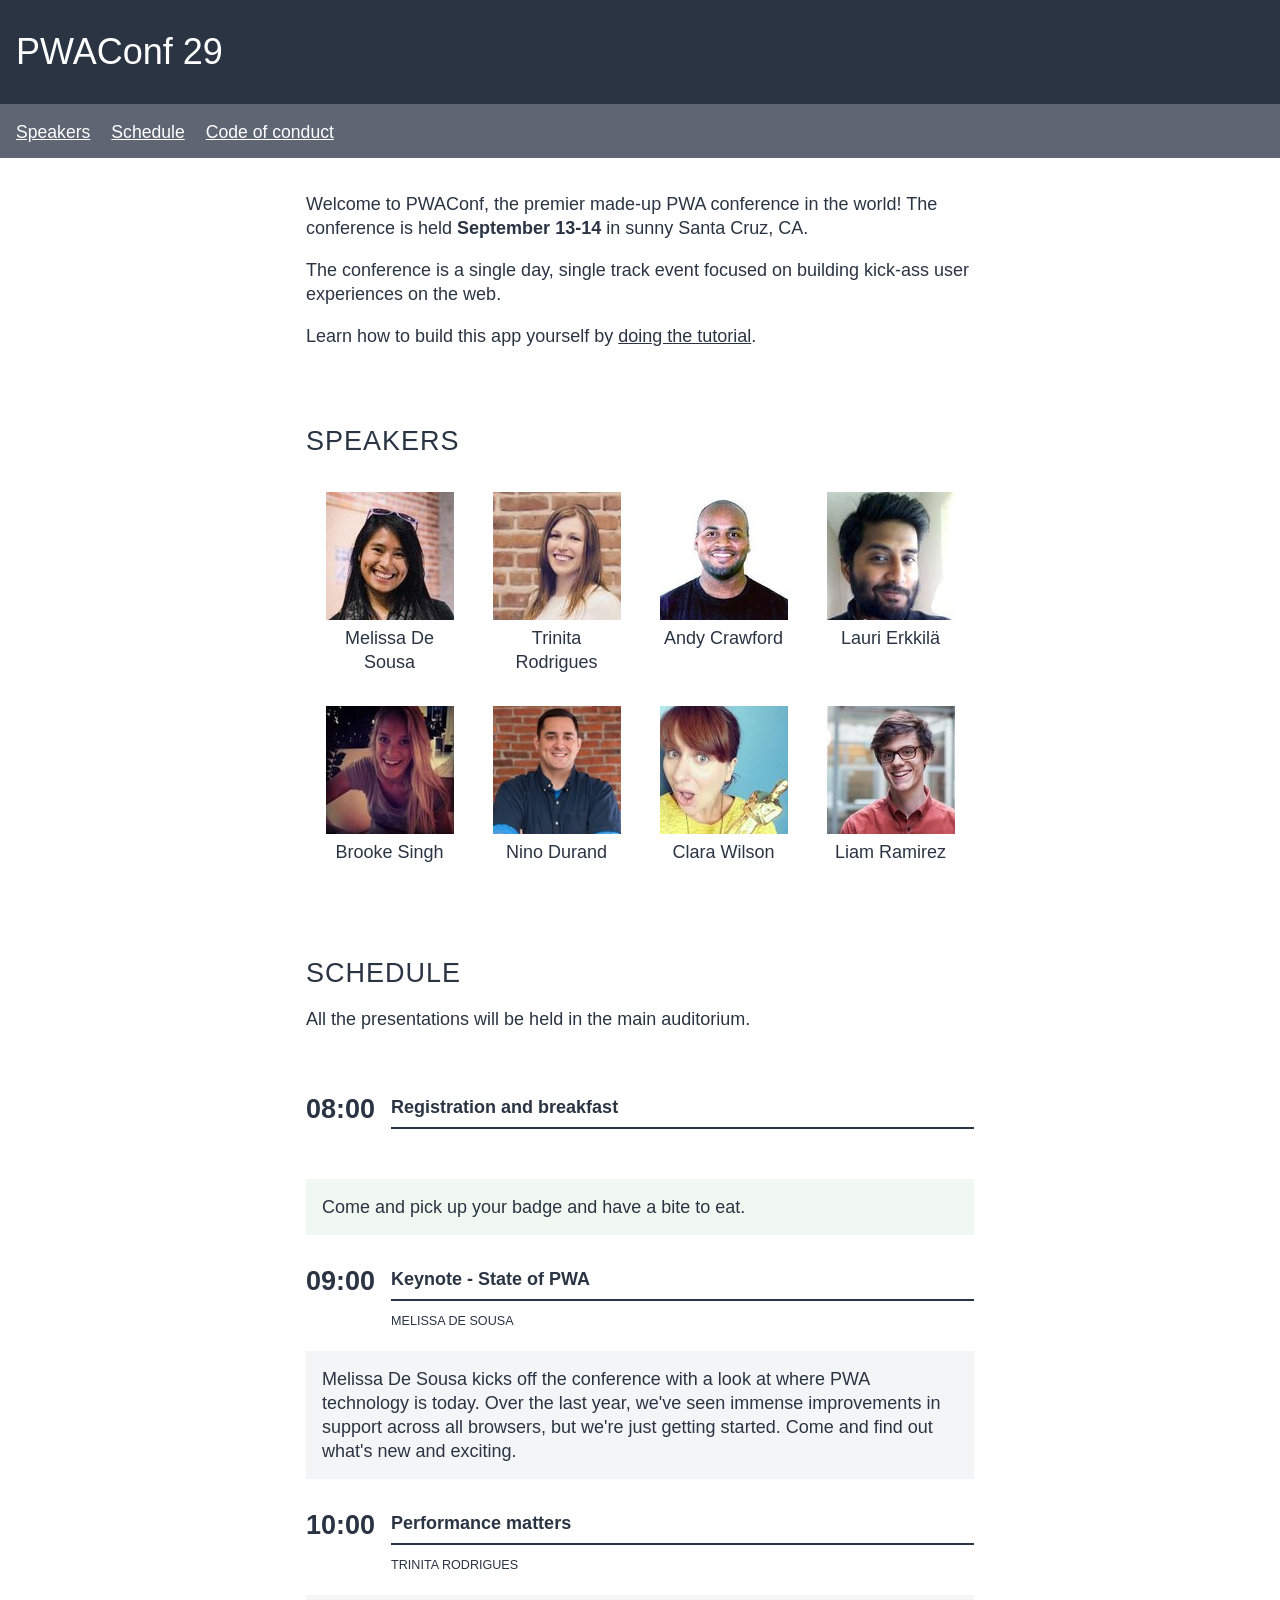
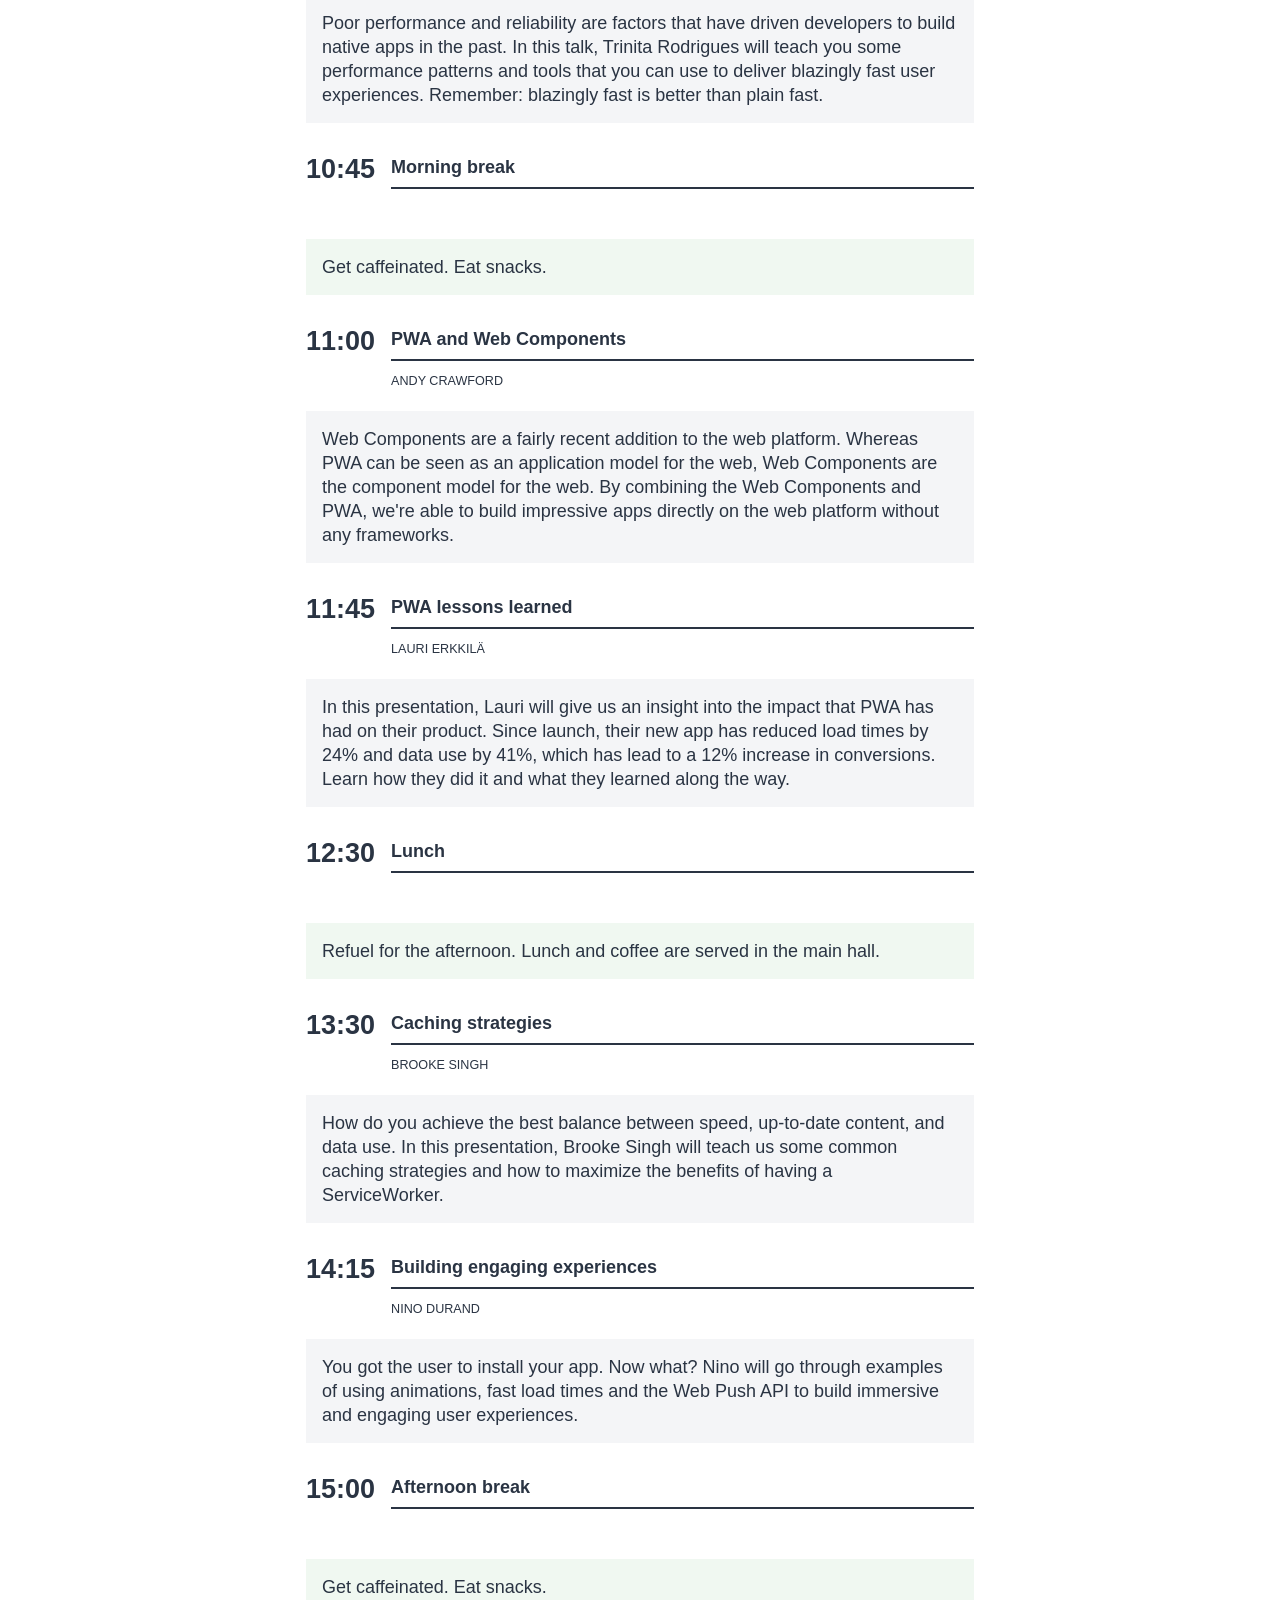
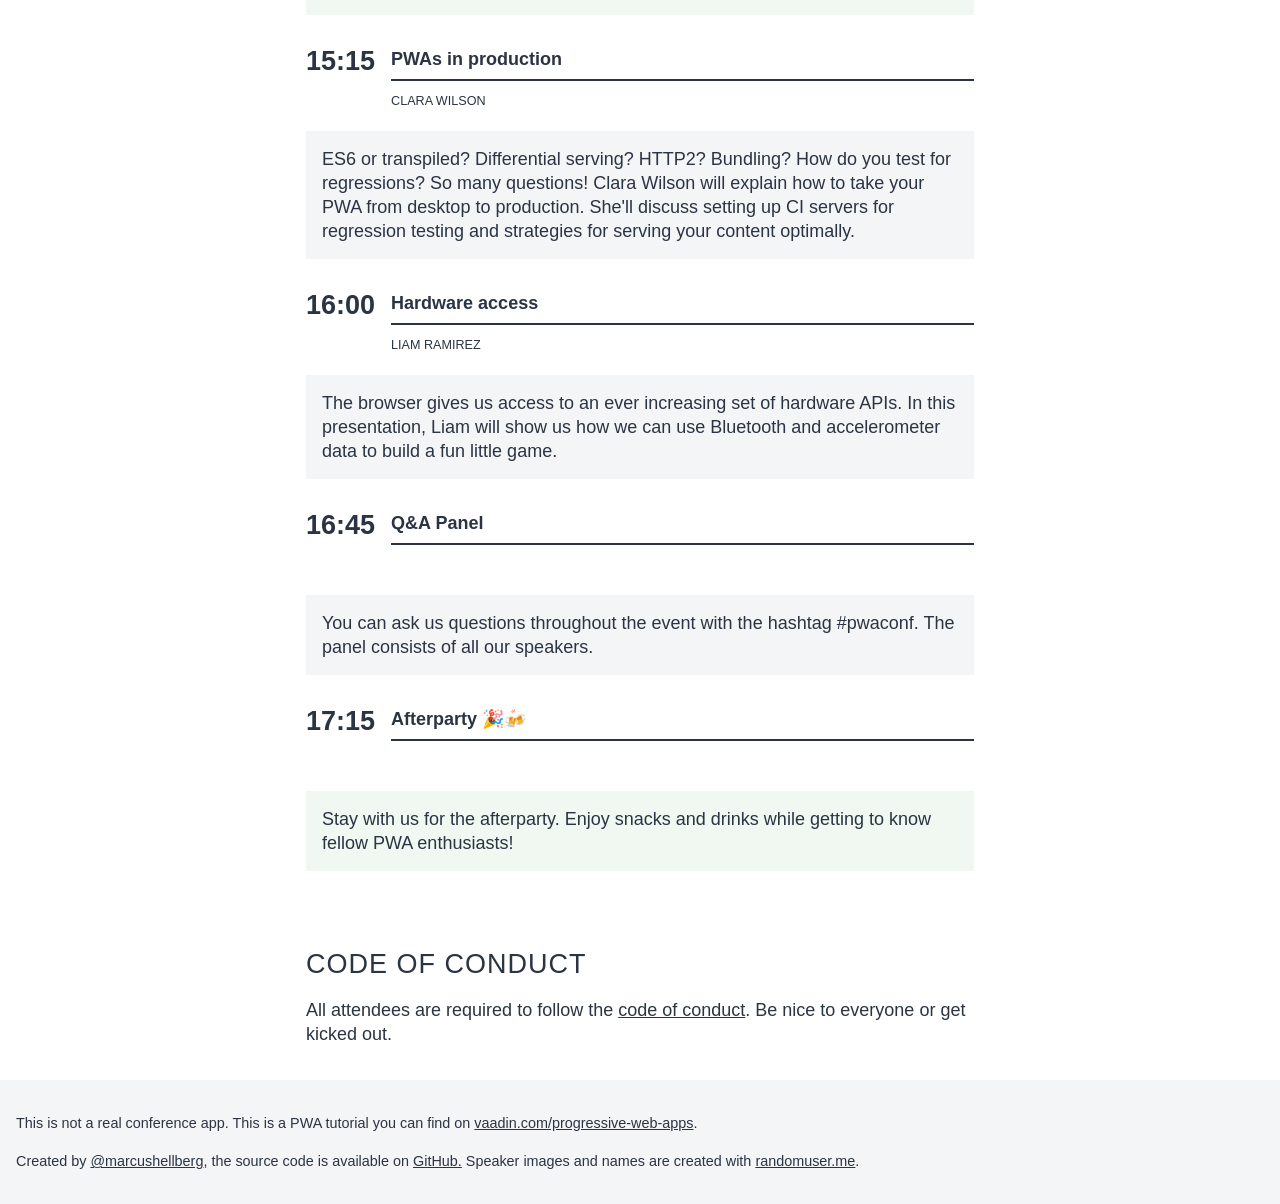
==== docs/index.html @ eb82704f "Update index.html" ====
<!DOCTYPE html>
<script src="./app.js"></script>
<html lang="en">
<link rel="manifest" href="./manifest.json">
<head>
  <meta charset="UTF-8">
  <meta name="viewport" content="width=device-width, initial-scale=1.0">
  <meta http-equiv="X-UA-Compatible" content="ie=edge">
  <title>PWAConf</title>
  <link rel="stylesheet" href="./styles.css">

  <link rel="icon" type="image/png" href="./img/icons/favicon.png">

  <meta name="theme-color" content="#2A3443" />
  <meta name="description" content="PWA Tutorial Application for a fictional conference.">

  <!-- iOS -->
  <link rel="apple-touch-icon" href="./img/icons/icon-144x144.png" />
  <meta name="mobile-web-app-capable" content="yes" />
  <meta name="mobile-web-app-status-bar-style" content="black" />
  <meta name="mobile-web-app-title" content="PWAConf">
</head>

<body onload="inicio();">
  <header>
    <h1>PWAConf 29</h1>
  </header>

  <nav>
    <a href="#speakers">Speakers</a>
    <a href="#schedule">Schedule</a>
    <a href="#code-of-conduct">Code of conduct</a>
  </nav>

  <div class="alert" role="alert" hidden>Your browser does not support ServiceWorker. The app will not be available offline.</div>

  <main>
    <p>
      Welcome to PWAConf, the premier made-up PWA conference in the world! The conference is held
      <b>September 13-14</b> in sunny Santa Cruz, CA.
    </p>

    <p>
      The conference is a single day, single track event focused on building kick-ass user experiences
      on the web.
    </p>

    <p>Learn how to build this app yourself by
      <a href="https://vaadin.com/progressive-web-applications">doing the tutorial</a>.</p>

    <h2 id="speakers">Speakers</h2>
    <div class="speakers">
      <div class="loader" hidden>Loading...</div>
    </div>

    <h2 id="schedule">Schedule</h2>

    <p>
      All the presentations will be held in the main auditorium.
    </p>
    <div class="schedule">
      <div class="loader" hidden>Loading...</div>
    </div>

    <h2 id="code-of-conduct">Code of conduct</h2>
    <p>
      All attendees are required to follow the
      <a href="http://confcodeofconduct.com/">code of conduct</a>. Be nice to everyone or get kicked out.
    </p>
  </main>
  <footer>
    <p>
      This is not a real conference app. This is a PWA tutorial you can find on
      <a href="https://vaadin.com/progressive-web-apps">vaadin.com/progressive-web-apps</a>.
    </p>
    <p>
      Created by
      <a href="https://twitter.com/marcushellberg">@marcushellberg</a>, the source code is available on
      <a href="https://github.com/marcushellberg/pwa-conf-app">GitHub.</a> Speaker images and names are created with
      <a href="https://randomuser.me/">randomuser.me</a>.
    </p>

  </footer>

</body>

</html>
---- docs/styles.css ----
* {
  box-sizing: border-box;
}

html {
  --base-color: #fff;
  --dark-color: #2a3443;
  --shade-color: #5e6673;
  --success-color: #f0f8f1;
  --warning-color: #fbeeec;
  --light-background: #f4f5f7;
  --spacing: 16px;
  margin: 0;
  padding: 0;
}

body {
  font-family: -apple-system, BlinkMacSystemFont, 'Roboto', 'Segoe UI',
    Helvetica, Arial, sans-serif, 'Apple Color Emoji', 'Segoe UI Emoji',
    'Segoe UI Symbol';
  margin: 0;
  padding: 0;
  color: var(--dark-color);
  font-size: 18px;
  line-height: 1.5rem;
  
}

[hidden] {
  display: none;
}

a {
  color: var(--dark-color);
}

a:visited,
a:active {
  color: var(--shade-color);
}

header,
main,
nav,
footer,
.alert {
  padding: var(--spacing);
}

nav {
  height: 3em;
}

nav.fixed {
  position: fixed;
  top: 0;
  left: 0;
  right: 0;
}

header {
  background: var(--dark-color);
  color: var(--base-color);
}

header.fixed {
  margin-bottom: 3em;
}

header h1 {
  font-weight: 400;
}

.alert {
  background: var(--warning-color);
}

nav {
  background: var(--shade-color);
}

nav a {
  font-size: 0.8rem;
  padding-right: calc(var(--spacing) / 2);
}

nav a,
nav a:visited,
nav a:active {
  color: var(--base-color);
}

@media all and (min-width: 375px) {
  nav a {
    font-size: 1.1rem;
    padding-right: var(--spacing);
  }
}

main {
  max-width: 700px;
  margin: 0 auto;
}

h2 {
  margin-top: 3em;
  text-transform: uppercase;
  font-weight: 300;
  letter-spacing: 0.0625rem;
}

.speakers {
  display: flex;
  flex-wrap: wrap;
  justify-content: space-around;
  min-height: 185px;
}

.speakers .speaker {
  padding: var(--spacing);
  width: calc(128px + calc(2 * var(--spacing)));
  text-align: center;
}

.schedule {
  margin-top: calc(4 * var(--spacing));
  min-height: 185px;
}

.schedule-item {
  margin-bottom: calc(2 * var(--spacing));
}

.title-and-time {
  display: flex;
  align-items: flex-start;
}

.title-and-time .time {
  font-size: 1.5em;
  font-weight: 600;
  padding-top: 2px;
}

.title-and-speaker {
  flex: 1;
  padding-left: var(--spacing);
}

.title-and-speaker .title {
  font-weight: 600;
  border-bottom: 2px solid var(--dark-color);
  padding-bottom: calc(var(--spacing) / 2);
}

.title-and-speaker .speaker {
  padding-top: calc(var(--spacing) / 2);
  text-transform: uppercase;
  font-size: 0.7em;
}

.schedule-item .description {
  padding: var(--spacing);
  background: var(--light-background);
}
.schedule-item.break .description {
  background: var(--success-color);
}

footer {
  font-size: 0.8em;
  background: var(--light-background);
}

/* Coped from https://projects.lukehaas.me/css-loaders/ */
.loader,
.loader:before,
.loader:after {
  border-radius: 50%;
  width: 2.5em;
  height: 2.5em;
  animation-fill-mode: both;
  animation: load 1.8s infinite ease-in-out;
}
.loader {
  color: var(--shade-color);
  font-size: 10px;
  margin: 80px auto;
  position: relative;
  text-indent: -9999em;
  transform: translateZ(0);
  animation-delay: -0.16s;
}
.loader:before,
.loader:after {
  content: '';
  position: absolute;
  top: 0;
}
.loader:before {
  left: -3.5em;
  animation-delay: -0.32s;
}
.loader:after {
  left: 3.5em;
}

@keyframes load {
  0%,
  80%,
  100% {
    box-shadow: 0 2.5em 0 -1.3em;
  }
  40% {
    box-shadow: 0 2.5em 0 0;
  }
}
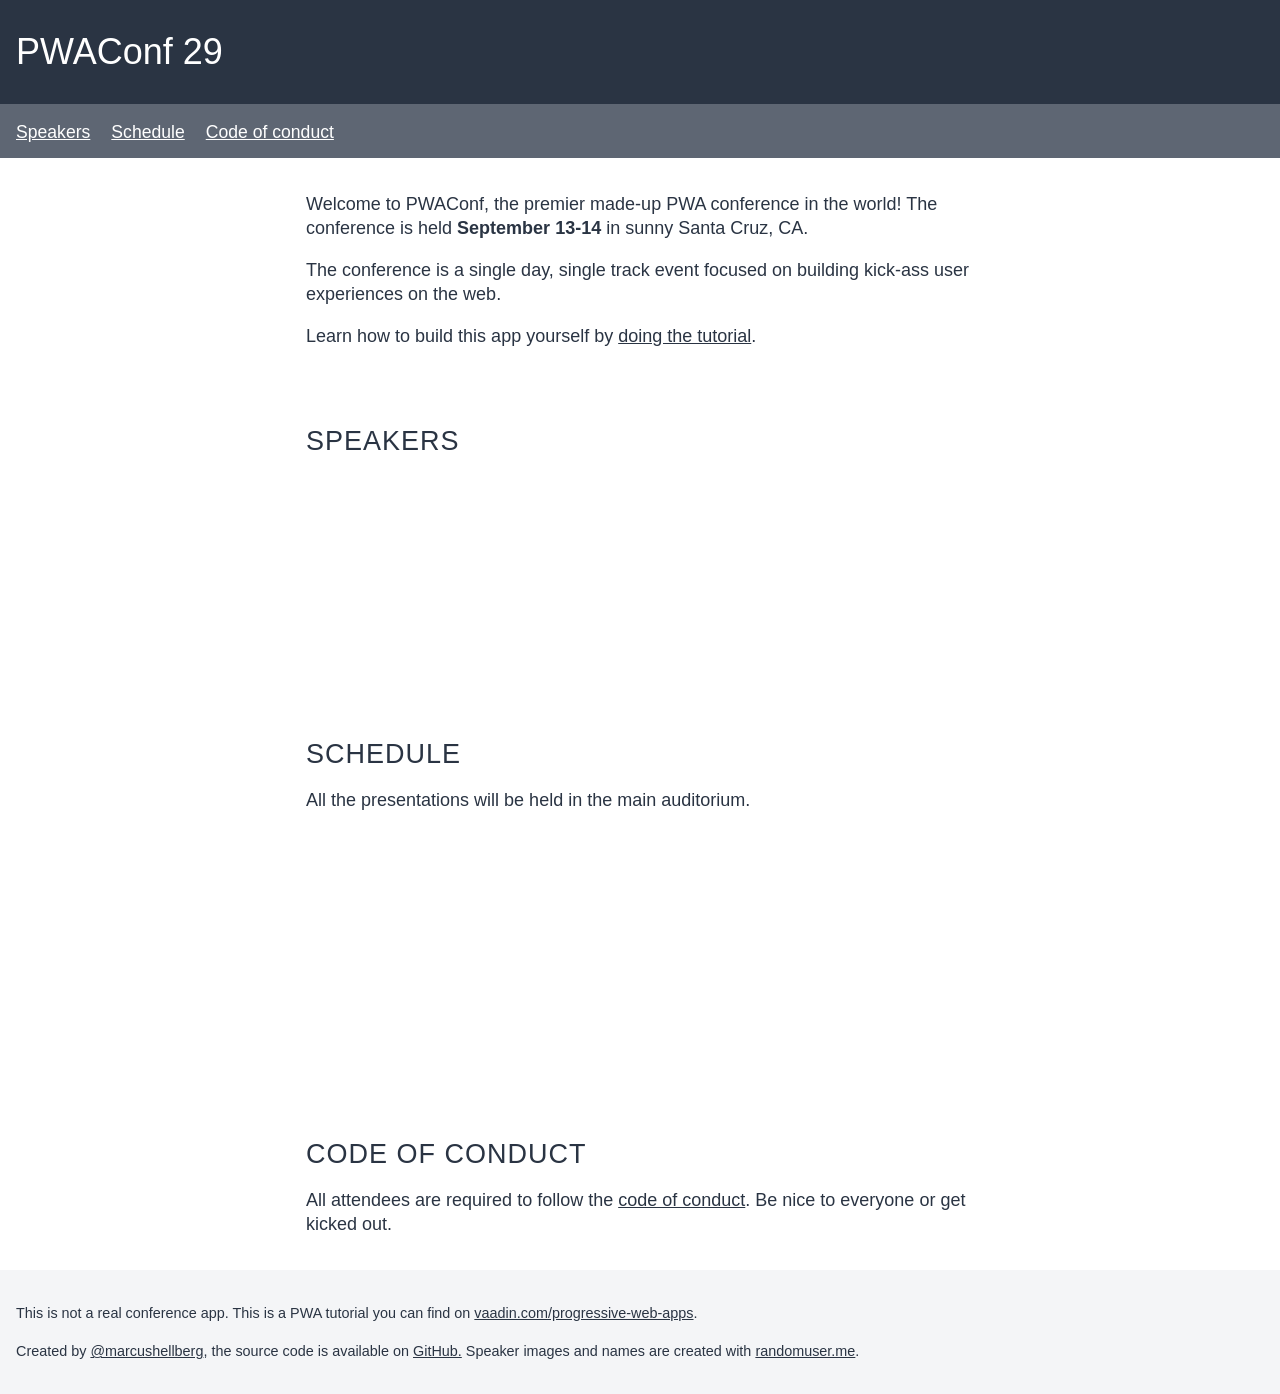
==== commit bd6a9fb7: "Update index.html" ====
--- a/docs/index.html
+++ b/docs/index.html
@@ -21,7 +21,7 @@
   <meta name="mobile-web-app-title" content="PWAConf">
 </head>
 
-<body onload="inicio();">
+<body >
   <header>
     <h1>PWAConf 29</h1>
   </header>
